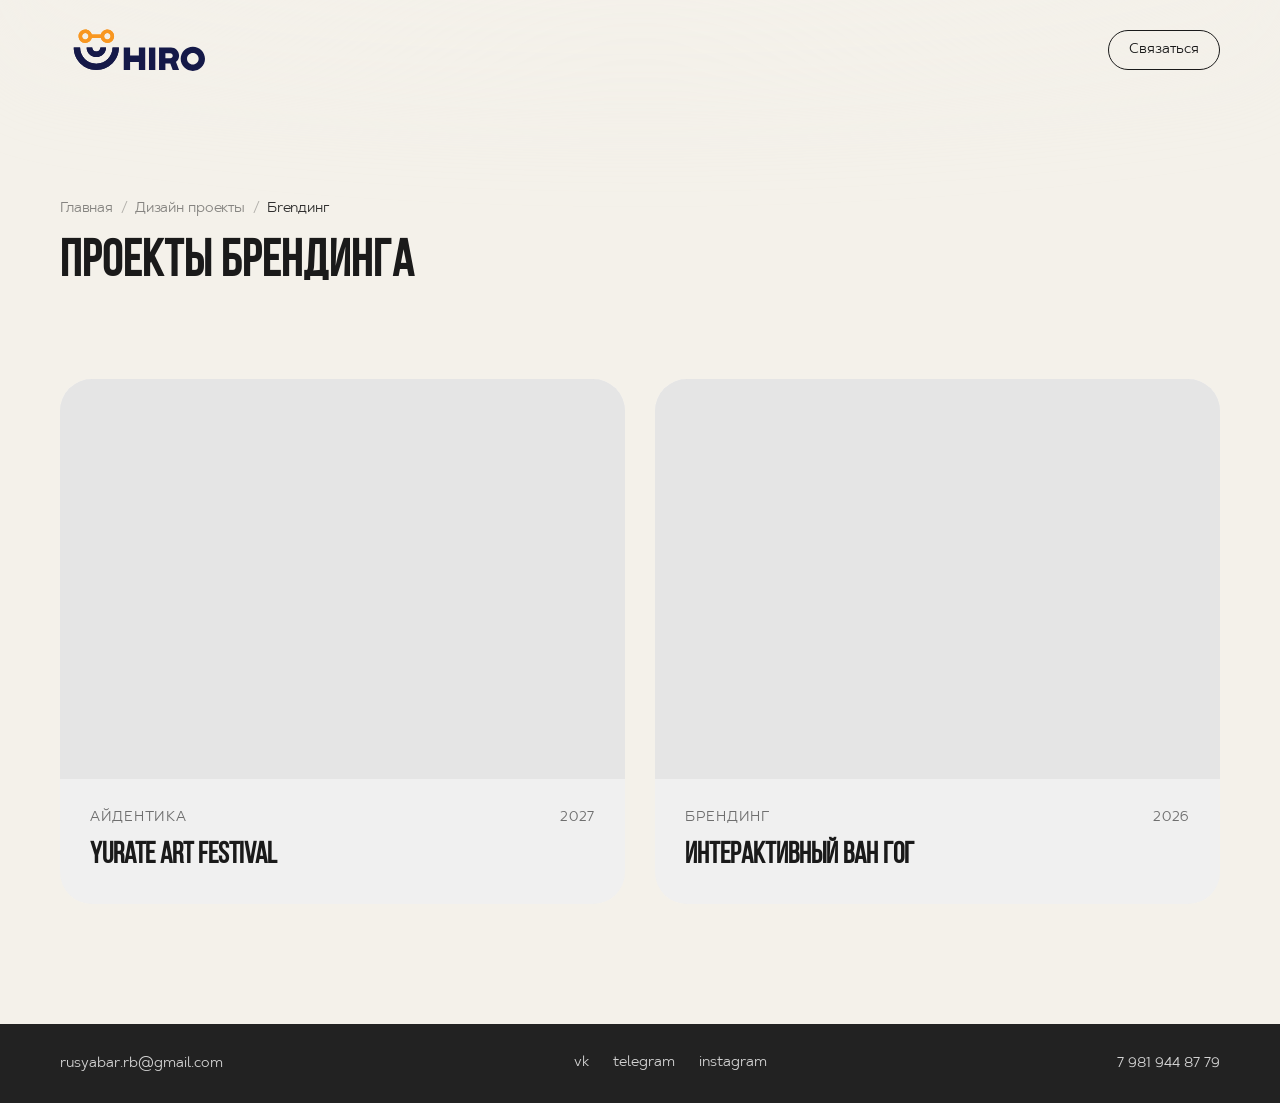
==== branding/index.html @ a70095ea "Initial portfolio commit" ====
<!DOCTYPE html>
<html lang="ru">
<head>
    <meta charset="UTF-8">
    <meta name="viewport" content="width=device-width, initial-scale=1.0">
    <title>Брендинг — Руслан Баранов</title>
    
    <link rel="stylesheet" href="/css/global.css">
</head>
<body>

    <!-- ПРЕЛОАДЕР -->
    <div id="loader" class="loader">
        <svg id="loader-logo" class="loader-logo" viewBox="0 0 1610 1610" xmlns="http://www.w3.org/2000/svg">
            <circle class="cls-2" cx="545.5" cy="502.5" r="75.5"/>
            <circle class="cls-2" cx="1064.5" cy="502.5" r="75.5"/>
            <g>
                <g>
                    <path class="cls-3" d="M1337,769c0,293.82-238.18,532-532,532s-532-238.18-532-532h149c0,211.53,171.47,383,383,383s383-171.47,383-383h149Z"/>
                    <path class="cls-3" d="M1033,769c0,125.92-102.08,228-228,228s-228-102.08-228-228h131c0,53.57,43.43,97,97,97s97-43.43,97-97h131Z"/>
                </g>
                <path class="cls-1" d="M1065,343c-73.63,0-135.58,50.06-153.66,118h-212.68c-18.08-67.94-80.03-118-153.66-118-87.81,0-159,71.19-159,159s71.19,159,159,159c73.27,0,134.97-49.57,153.39-117h213.22c18.42,67.43,80.12,117,153.39,117,87.81,0,159-71.19,159-159s-71.19-159-159-159ZM545,578c-41.97,0-76-34.03-76-76s34.03-76,76-76,76,34.03,76,76-34.03,76-76,76ZM1065,578c-41.97,0-76-34.03-76-76s34.03-76,76-76,76,34.03,76,76-34.03,76-76,76Z"/>
            </g>
        </svg>
    </div>

    <!-- ТОЧКА ВХОДА ДЛЯ ШАПКИ (Только базовая обертка, строго одна!) -->
    <header class="site-header" id="header-component"></header>

    <main>
        <section class="projects-section">
            <div class="section-container">
                
                <!-- Хлебные крошки и заголовок -->
                <nav class="breadcrumbs">
                    <a href="/" class="breadcrumb-link">Главная</a>
                    <span class="breadcrumb-separator">/</span>
                    <a href="/#design" class="breadcrumb-link">Дизайн проекты</a>
                    <span class="breadcrumb-separator">/</span>
                    <span class="breadcrumb-current">Бrenдинг</span>
                </nav>

                <h1 class="section-title">Проекты Брендинга</h1>

                <!-- Универсальная сетка проектов -->
                <div class="projects-grid">
                    
                    <!-- Карточка 1: Которая будет широкой во всю сетку -->
                    <a href="/projects/yurate-art" class="project-card card-wide">
                        <div class="project-card-image" style="background-image: url('/img/projects/yurate-thumb.jpg');"></div>
                        <div class="project-card-info">
                            <div class="project-card-meta">
                                <span class="project-tag">Айдентика</span>
                                <span class="project-year">2027</span>
                            </div>
                            <h3 class="project-card-title">Yurate Art Festival</h3>
                        </div>
                    </a>

                    <!-- Карточка 2: Обычная -->
                    <a href="/projects/van-gogh" class="project-card">
                        <div class="project-card-image" style="background-image: url('/img/projects/gogh-thumb.jpg');"></div>
                        <div class="project-card-info">
                            <div class="project-card-meta">
                                <span class="project-tag">Брендинг</span>
                                <span class="project-year">2026</span>
                            </div>
                            <h3 class="project-card-title">Интерактивный Ван Гог</h3>
                        </div>
                    </a>

                </div>
            </div>
        </section>
    </main>

    <div id="footer-component"></div>
    
    <!-- СКРИПТЫ С БАЗЫ -->
    <script src="/script.js"></script>
    <script src="/js/footer.js"></script>
    
    <!-- ПОДКЛЮЧАЕМ ТОЛЬКО СУБ-ХЕДЕР -->
    <script src="/js/header-sub-standard.js"></script>
</body>
</html>
---- css/global.css ----
/* css/global.css */
@import "backdrops/header__backdrop.css";

/* ==========================================================================
   1. ДЕСКТОП (БАЗА) — Грузится всегда, лежит в корне
   ========================================================================== */
@import "desktop/base.css";
@import "desktop/header.css";
@import "desktop/footer.css";
@import "style.css"; /* Общие десктопные ховеры и каркас секций */

/* ==========================================================================
   2. ПЛАНШЕТЫ (769px - 1024px) — Полный патч под iPad и горизонтальные экраны
   ========================================================================== */
@import "tablet/base.css" screen and (min-width: 769px) and (max-width: 1024px);
@import "tablet/header.css" screen and (min-width: 769px) and (max-width: 1024px);
@import "tablet/footer.css" screen and (min-width: 769px) and (max-width: 1024px);
@import "tablet/style.css" screen and (min-width: 769px) and (max-width: 1024px);

/* ==========================================================================
   3. МОБИЛЬНЫЕ (до 768px) — Полный патч под смартфоны любой ширины
   ========================================================================== */
@import "mobile/base.css" screen and (max-width: 768px);
@import "mobile/header.css" screen and (max-width: 768px);
@import "mobile/footer.css" screen and (max-width: 768px);
@import "mobile/style.css" screen and (max-width: 768px);

/* --- ПРЕЛОАДЕР (Оставляем тут, так как он сквозной и не мешает импортам) --- */
.loader {
    position: fixed;
    top: 0;
    left: 0;
    width: 100%;
    height: 100%;
    background-color: var(--bg-color);
    display: flex;
    justify-content: center;
    align-items: center;
    z-index: 9999;
    transition: opacity 0.8s ease;
}

.loader-logo {
    width: 230px;
    height: auto;
    animation: fadeIn 1s ease-out forwards, pulse 3s ease-in-out 1s infinite alternate;
}

.loader-logo .cls-1 { fill: #f89721; }
.loader-logo .cls-2 { fill: var(--bg-color); } 
.loader-logo .cls-3 { fill: #151948; }

@keyframes fadeIn {
    from { opacity: 0; transform: scale(0.8); }
    to { opacity: 1; transform: scale(1); }
}

@keyframes pulse {
    from { transform: scale(1); }
    to { transform: scale(1.05); }
}

/* Контейнер секции */
.projects-section {
    padding: 40px 0 120px 0;
    width: 100%;
}

/* Сетка проектов */
.projects-grid {
    display: grid;
    grid-template-columns: repeat(2, 1fr); /* На десктопе 2 колонки, можно сделать 3 */
    gap: 30px;
    margin-top: 50px;
}

/* Базовая карточка-прототип */
.project-card {
    display: flex;
    flex-direction: column;
    background: #f0f0f0; /* Цвет плашек как на главном экране */
    border-radius: 32px; /* Фирменный суперэллипс скругления */
    overflow: hidden;
    text-decoration: none;
    color: inherit;
    transition: transform 0.4s cubic-bezier(0.16, 1, 0.3, 1), box-shadow 0.4s ease;
}

/* Эффект при наведении */
.project-card:hover {
    transform: translateY(-8px);
    box-shadow: 0 20px 40px rgba(0, 0, 0, 0.05);
}

/* Область изображения */
.project-card-image {
    width: 100%;
    height: 400px; /* Фиксированная высота для ровной сетки */
    background-size: cover;
    background-position: center;
    background-color: #e5e5e5;
    transition: transform 0.6s cubic-bezier(0.16, 1, 0.3, 1);
}

.project-card:hover .project-card-image {
    transform: scale(1.03); /* Легкий зум изображения внутри */
}

/* Блок с информацией */
.project-card-info {
    padding: 30px;
    display: flex;
    flex-direction: column;
    gap: 12px;
}

/* Мета-данные (Тег и Год) */
.project-card-meta {
    display: flex;
    justify-content: space-between;
    align-items: center;
    font-size: 0.9rem;
    text-transform: uppercase;
    letter-spacing: 0.05em;
    opacity: 0.6;
}

.project-tag {
    font-weight: 500;
}

/* Название проекта */
.project-card-title {
    font-size: 1.8rem;
    font-weight: 600;
    margin: 0;
    line-height: 1.2;
}
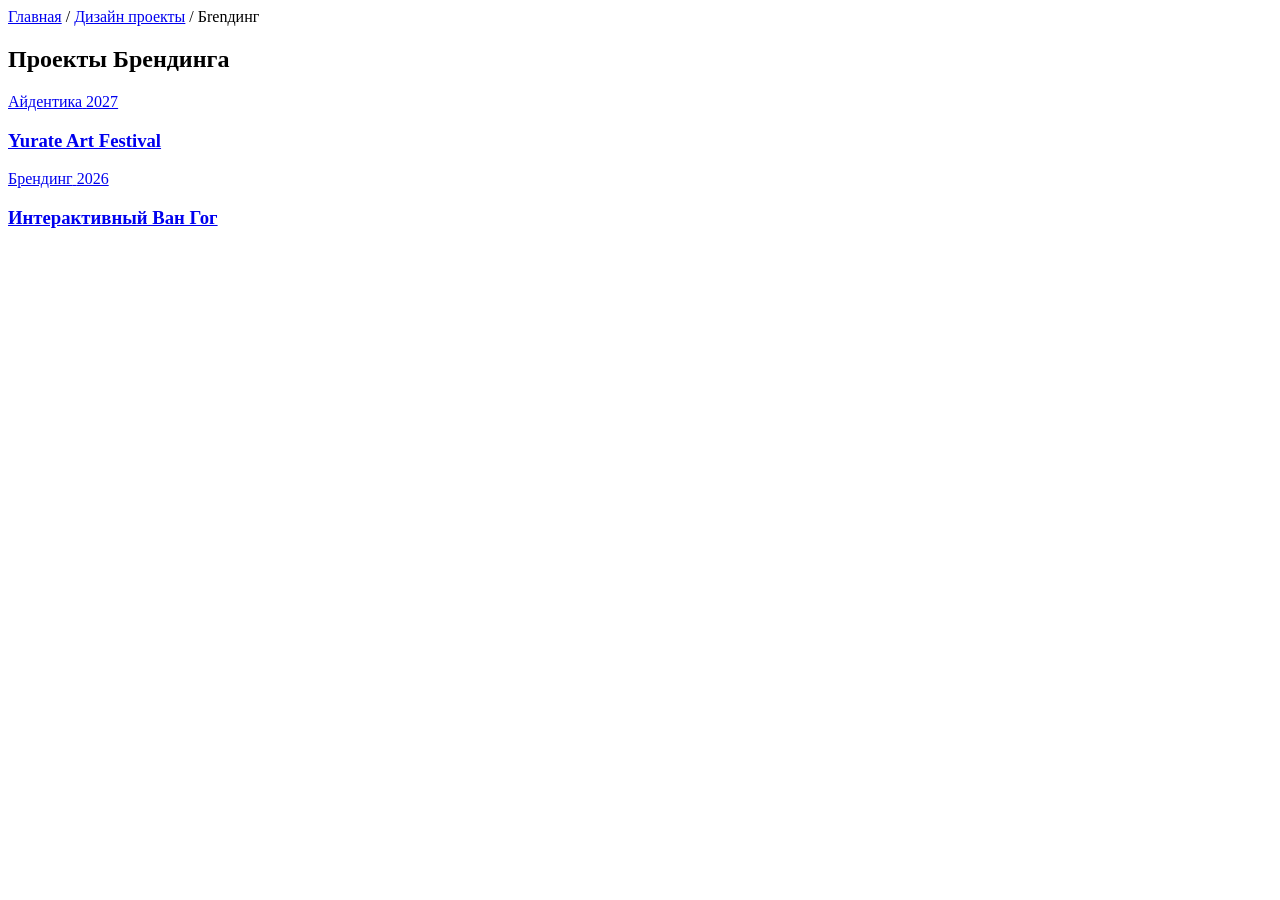
==== commit 81b24d9f: "corrected branding" ====
--- a/branding/index.html
+++ b/branding/index.html
@@ -5,7 +5,7 @@
     <meta name="viewport" content="width=device-width, initial-scale=1.0">
     <title>Брендинг — Руслан Баранов</title>
     
-    <link rel="stylesheet" href="/css/global.css">
+    <link rel="stylesheet" href="css/global.css">
 </head>
 <body>
 
@@ -78,9 +78,9 @@
     
     <!-- СКРИПТЫ С БАЗЫ -->
     <script src="/script.js"></script>
-    <script src="/js/footer.js"></script>
+    <script src="js/footer.js"></script>
     
     <!-- ПОДКЛЮЧАЕМ ТОЛЬКО СУБ-ХЕДЕР -->
-    <script src="/js/header-sub-standard.js"></script>
+    <script src="js/header-sub-standard.js"></script>
 </body>
 </html>
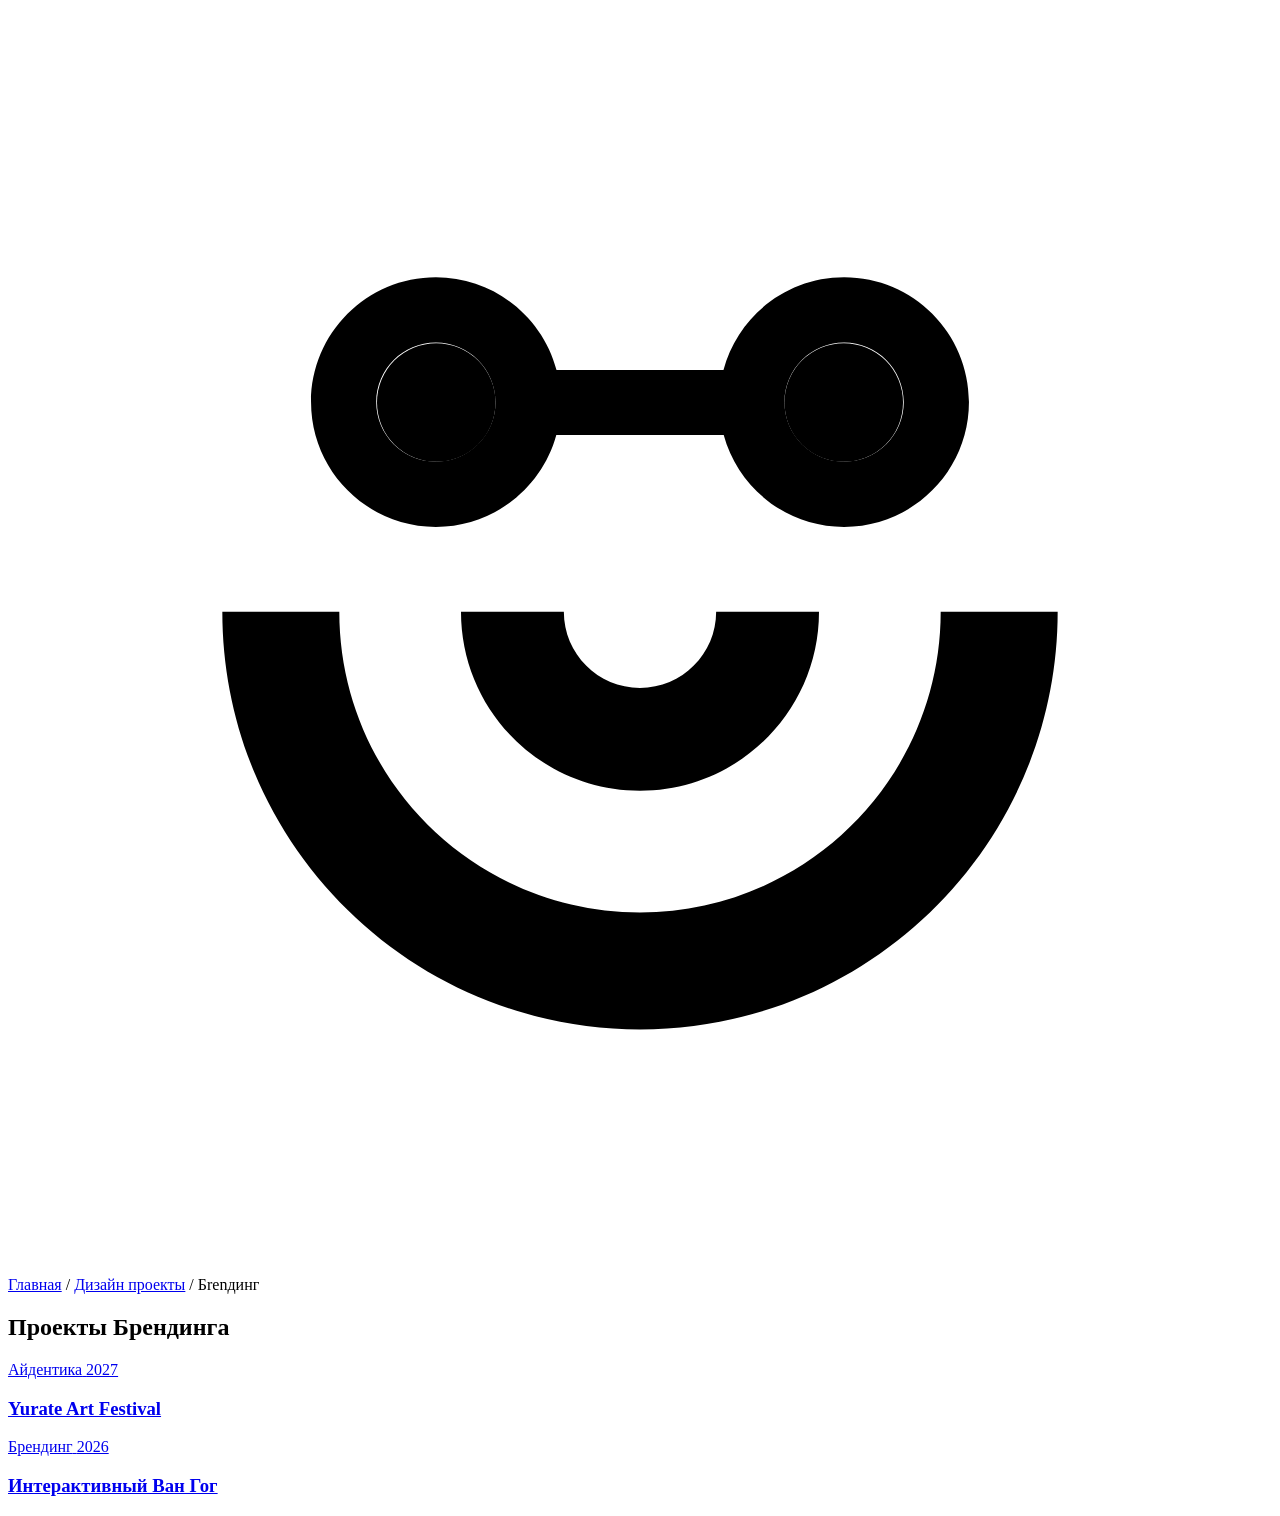
==== commit 7ad166ab: "fix paths" ====
--- a/branding/index.html
+++ b/branding/index.html
@@ -77,7 +77,7 @@
     <div id="footer-component"></div>
     
     <!-- СКРИПТЫ С БАЗЫ -->
-    <script src="/script.js"></script>
+    <script src="script.js"></script>
     <script src="js/footer.js"></script>
     
     <!-- ПОДКЛЮЧАЕМ ТОЛЬКО СУБ-ХЕДЕР -->
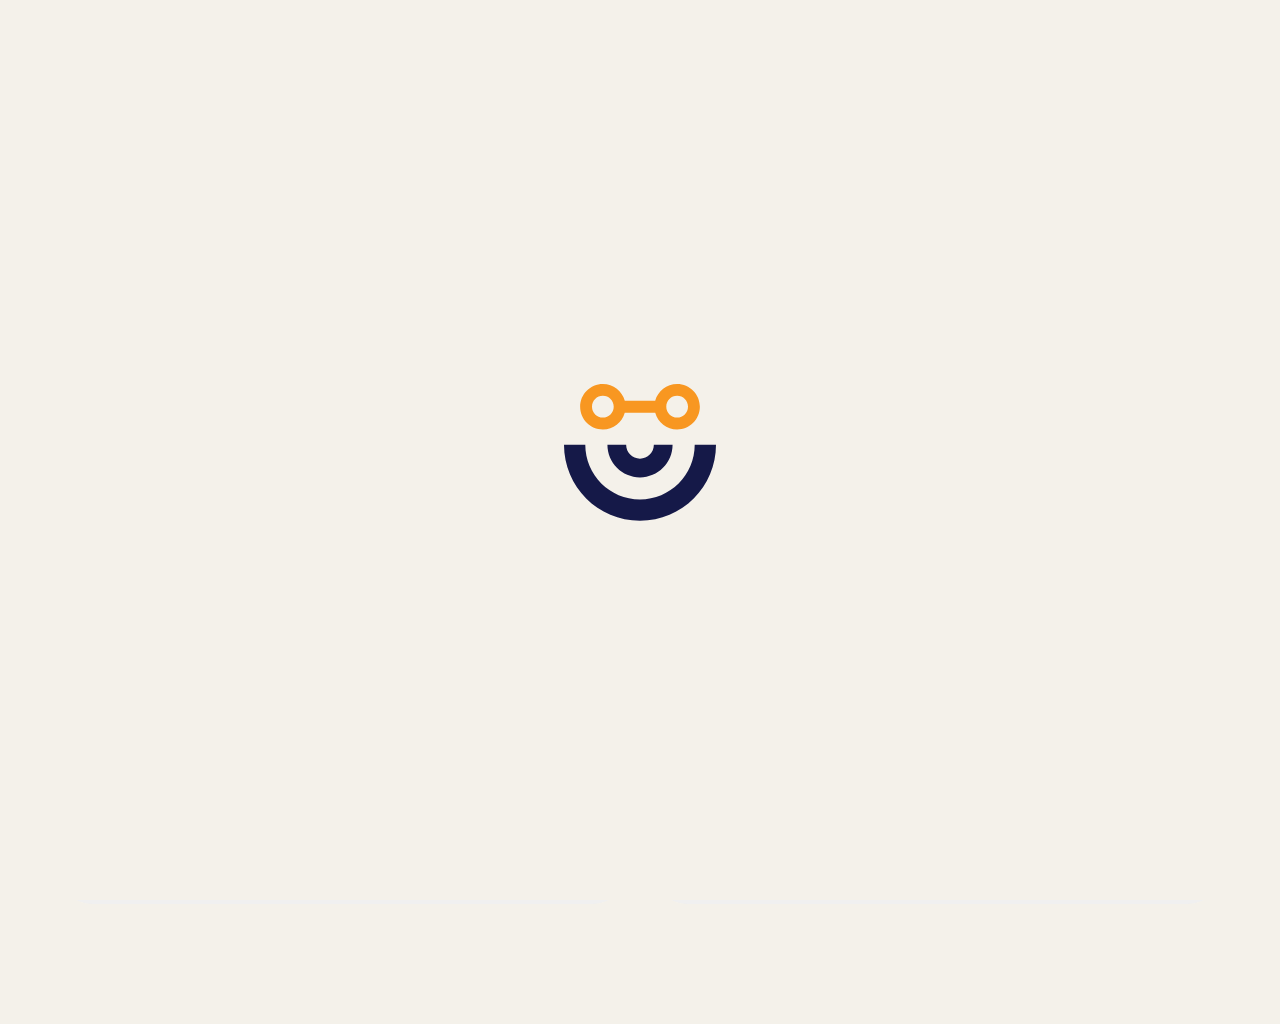
==== commit 905286a7: "fix bug 1" ====
--- a/branding/index.html
+++ b/branding/index.html
@@ -5,7 +5,7 @@
     <meta name="viewport" content="width=device-width, initial-scale=1.0">
     <title>Брендинг — Руслан Баранов</title>
     
-    <link rel="stylesheet" href="css/global.css">
+    <link rel="stylesheet" href="/css/global.css">
 </head>
 <body>
 
--- a/css/global.css
+++ b/css/global.css
@@ -0,0 +1,138 @@
+/* css/global.css */
+@import "backdrops/header__backdrop.css";
+
+/* ==========================================================================
+   1. ДЕСКТОП (БАЗА) — Грузится всегда, лежит в корне
+   ========================================================================== */
+@import "desktop/base.css";
+@import "desktop/header.css";
+@import "desktop/footer.css";
+@import "style.css"; /* Общие десктопные ховеры и каркас секций */
+
+/* ==========================================================================
+   2. ПЛАНШЕТЫ (769px - 1024px) — Полный патч под iPad и горизонтальные экраны
+   ========================================================================== */
+@import "tablet/base.css" screen and (min-width: 769px) and (max-width: 1024px);
+@import "tablet/header.css" screen and (min-width: 769px) and (max-width: 1024px);
+@import "tablet/footer.css" screen and (min-width: 769px) and (max-width: 1024px);
+@import "tablet/style.css" screen and (min-width: 769px) and (max-width: 1024px);
+
+/* ==========================================================================
+   3. МОБИЛЬНЫЕ (до 768px) — Полный патч под смартфоны любой ширины
+   ========================================================================== */
+@import "mobile/base.css" screen and (max-width: 768px);
+@import "mobile/header.css" screen and (max-width: 768px);
+@import "mobile/footer.css" screen and (max-width: 768px);
+@import "mobile/style.css" screen and (max-width: 768px);
+
+/* --- ПРЕЛОАДЕР (Оставляем тут, так как он сквозной и не мешает импортам) --- */
+.loader {
+    position: fixed;
+    top: 0;
+    left: 0;
+    width: 100%;
+    height: 100%;
+    background-color: var(--bg-color);
+    display: flex;
+    justify-content: center;
+    align-items: center;
+    z-index: 9999;
+    transition: opacity 0.8s ease;
+}
+
+.loader-logo {
+    width: 230px;
+    height: auto;
+    animation: fadeIn 1s ease-out forwards, pulse 3s ease-in-out 1s infinite alternate;
+}
+
+.loader-logo .cls-1 { fill: #f89721; }
+.loader-logo .cls-2 { fill: var(--bg-color); } 
+.loader-logo .cls-3 { fill: #151948; }
+
+@keyframes fadeIn {
+    from { opacity: 0; transform: scale(0.8); }
+    to { opacity: 1; transform: scale(1); }
+}
+
+@keyframes pulse {
+    from { transform: scale(1); }
+    to { transform: scale(1.05); }
+}
+
+/* Контейнер секции */
+.projects-section {
+    padding: 40px 0 120px 0;
+    width: 100%;
+}
+
+/* Сетка проектов */
+.projects-grid {
+    display: grid;
+    grid-template-columns: repeat(2, 1fr); /* На десктопе 2 колонки, можно сделать 3 */
+    gap: 30px;
+    margin-top: 50px;
+}
+
+/* Базовая карточка-прототип */
+.project-card {
+    display: flex;
+    flex-direction: column;
+    background: #f0f0f0; /* Цвет плашек как на главном экране */
+    border-radius: 32px; /* Фирменный суперэллипс скругления */
+    overflow: hidden;
+    text-decoration: none;
+    color: inherit;
+    transition: transform 0.4s cubic-bezier(0.16, 1, 0.3, 1), box-shadow 0.4s ease;
+}
+
+/* Эффект при наведении */
+.project-card:hover {
+    transform: translateY(-8px);
+    box-shadow: 0 20px 40px rgba(0, 0, 0, 0.05);
+}
+
+/* Область изображения */
+.project-card-image {
+    width: 100%;
+    height: 400px; /* Фиксированная высота для ровной сетки */
+    background-size: cover;
+    background-position: center;
+    background-color: #e5e5e5;
+    transition: transform 0.6s cubic-bezier(0.16, 1, 0.3, 1);
+}
+
+.project-card:hover .project-card-image {
+    transform: scale(1.03); /* Легкий зум изображения внутри */
+}
+
+/* Блок с информацией */
+.project-card-info {
+    padding: 30px;
+    display: flex;
+    flex-direction: column;
+    gap: 12px;
+}
+
+/* Мета-данные (Тег и Год) */
+.project-card-meta {
+    display: flex;
+    justify-content: space-between;
+    align-items: center;
+    font-size: 0.9rem;
+    text-transform: uppercase;
+    letter-spacing: 0.05em;
+    opacity: 0.6;
+}
+
+.project-tag {
+    font-weight: 500;
+}
+
+/* Название проекта */
+.project-card-title {
+    font-size: 1.8rem;
+    font-weight: 600;
+    margin: 0;
+    line-height: 1.2;
+}
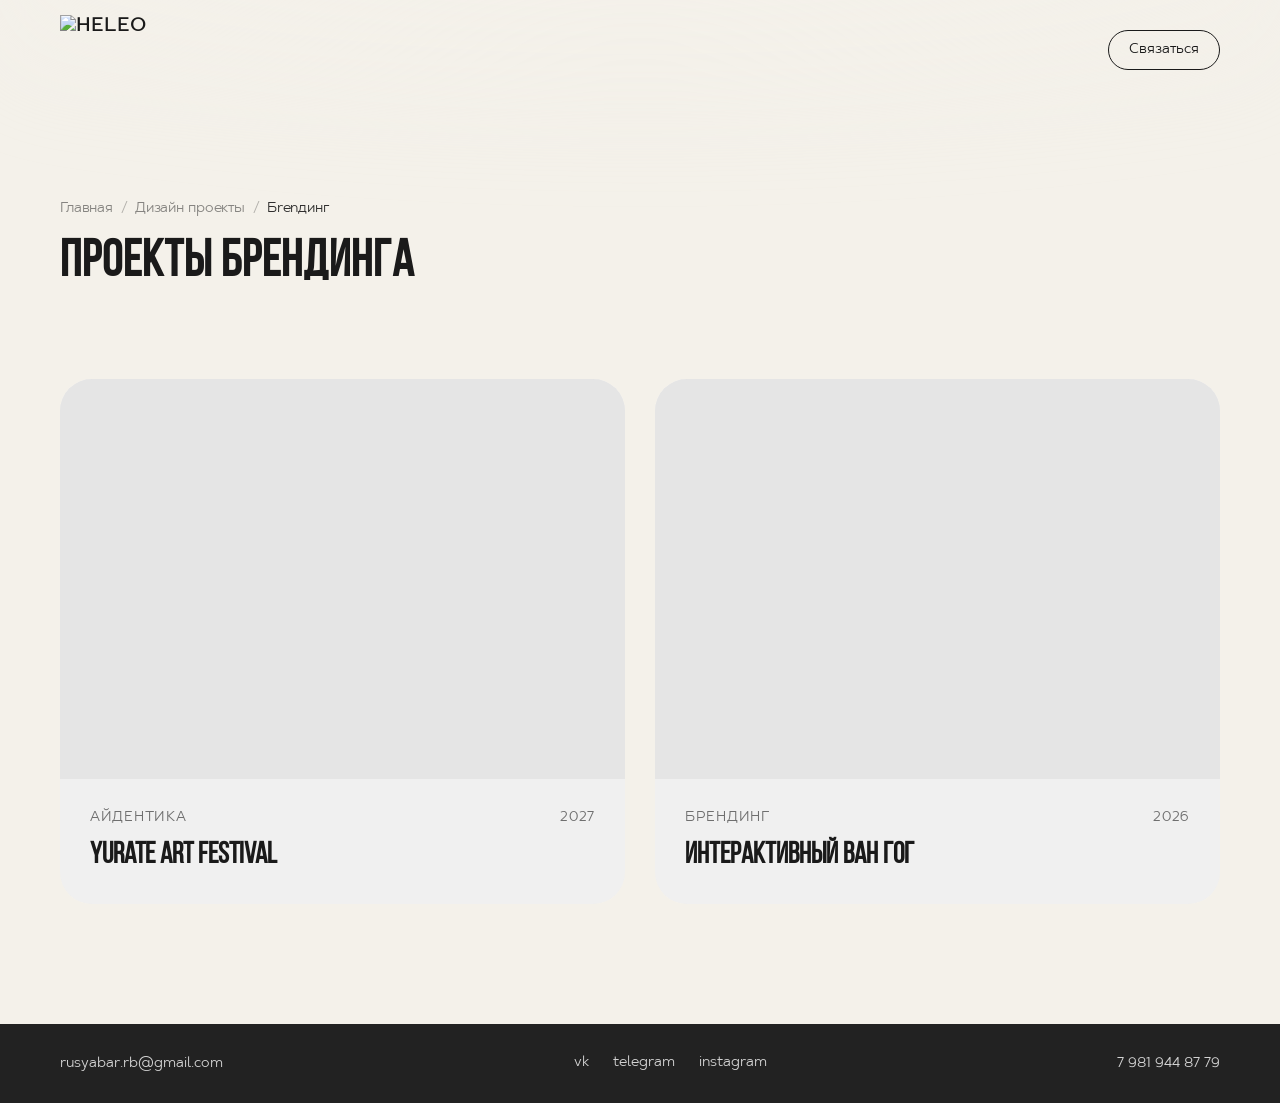
==== commit 972cddea: "fix bug 2" ====
--- a/branding/index.html
+++ b/branding/index.html
@@ -77,10 +77,10 @@
     <div id="footer-component"></div>
     
     <!-- СКРИПТЫ С БАЗЫ -->
-    <script src="script.js"></script>
-    <script src="js/footer.js"></script>
+    <script src="/script.js"></script>
+    <script src="/js/footer.js"></script>
     
     <!-- ПОДКЛЮЧАЕМ ТОЛЬКО СУБ-ХЕДЕР -->
-    <script src="js/header-sub-standard.js"></script>
+    <script src="/js/header-sub-standard.js"></script>
 </body>
 </html>
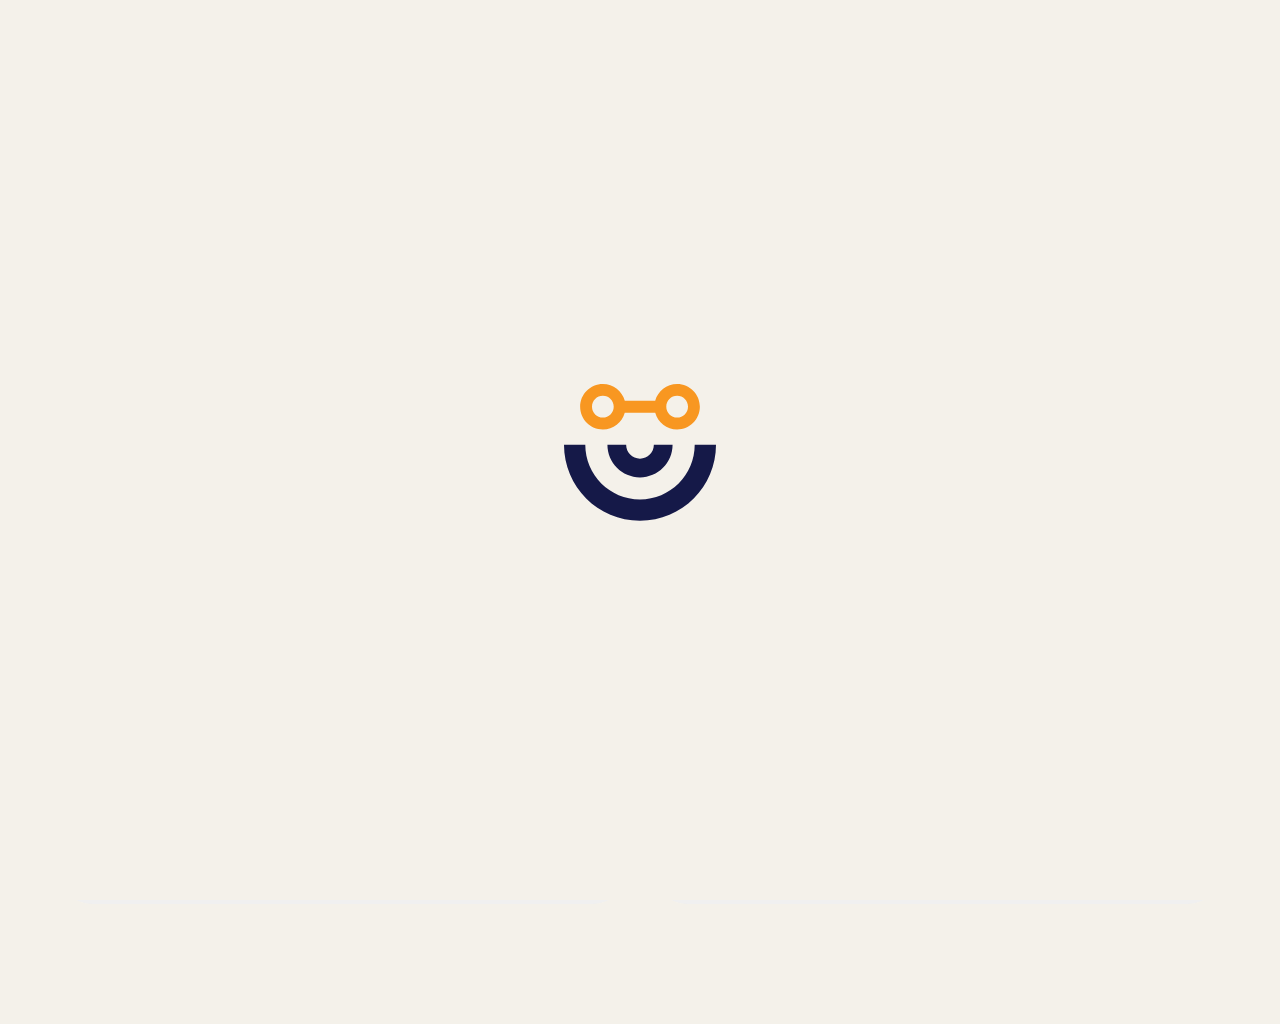
==== commit 045a37aa: "refactor: introduce main js hub and component modules" ====
--- a/branding/index.html
+++ b/branding/index.html
@@ -76,11 +76,6 @@
 
     <div id="footer-component"></div>
     
-    <!-- СКРИПТЫ С БАЗЫ -->
-    <script src="/script.js"></script>
-    <script src="/js/footer.js"></script>
-    
-    <!-- ПОДКЛЮЧАЕМ ТОЛЬКО СУБ-ХЕДЕР -->
-    <script src="/js/header-sub-standard.js"></script>
+    <script type="module" src="js/main.js" defer></script>
 </body>
 </html>
